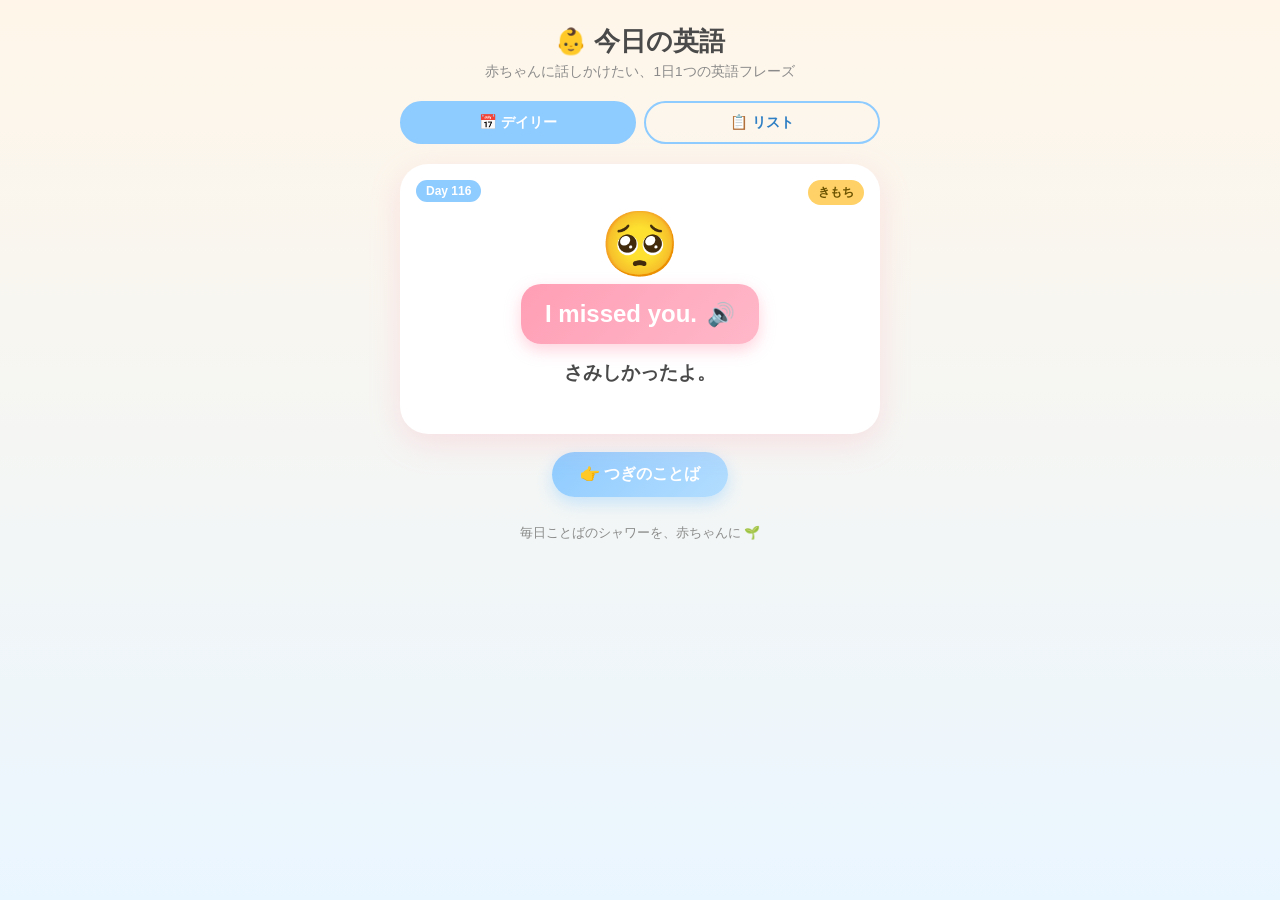
==== index.html @ ec5877b6 "first commit" ====
<!DOCTYPE html>
<html lang="ja">

<head>
  <meta charset="UTF-8">
  <meta name="viewport" content="width=device-width, initial-scale=1.0, viewport-fit=cover">
  <title>今日の英語 - 赤ちゃんに話しかける1日1単語</title>
  <meta name="description" content="赤ちゃんに話しかけたい英語を、1日1つ届けるアプリ。クリックすると発音を読み上げます。">
  <link rel="stylesheet" href="style.css">
</head>

<body>
  <div class="app">
    <header class="header">
      <h1>👶 今日の英語</h1>
      <p class="subtitle">赤ちゃんに話しかけたい、1日1つの英語フレーズ</p>
    </header>

    <div class="mode-tabs" role="tablist">
      <button class="mode-tab active" id="tabDaily" data-mode="daily" role="tab" aria-selected="true">📅 デイリー</button>
      <button class="mode-tab" id="tabList" data-mode="list" role="tab" aria-selected="false">📋 リスト</button>
    </div>

    <main>
      <section id="dailyView">
        <section class="card" id="card">
          <div class="day-badge" id="dayBadge">Day 1</div>
          <div class="tag-badge" id="tagBadge">あいさつ</div>

          <div class="emoji" id="emoji" aria-hidden="true">☀️</div>

          <button class="phrase-btn" id="phraseBtn" aria-label="発音を聞く">
            <span class="phrase" id="phrase">Good morning!</span>
            <span class="speaker-icon" aria-hidden="true">🔊</span>
          </button>

          <p class="translation" id="translation">おはよう!</p>

          <p class="hint" id="voiceHint"></p>
        </section>

        <section class="next-word">
          <button class="next-btn" id="nextBtn">👉 つぎのことば</button>
        </section>
      </section>

      <section id="listView" class="hidden">
        <div class="tag-filters" id="tagFilters"></div>
        <ul class="word-list" id="wordList"></ul>
      </section>
    </main>

    <footer class="footer">
      <p>毎日ことばのシャワーを、赤ちゃんに 🌱</p>
    </footer>
  </div>

  <script src="words.js"></script>
  <script src="app.js"></script>
</body>

</html>
---- style.css ----
:root {
  --bg-top: #fff6e9;
  --bg-bottom: #eaf6ff;
  --card-bg: #ffffff;
  --pink: #ff9eb5;
  --blue: #8ecbff;
  --yellow: #ffd166;
  --text: #4a4a4a;
  --text-soft: #8a8a8a;
  --shadow: 0 10px 30px rgba(255, 158, 181, 0.25);
  font-size: 16px;
}

* { box-sizing: border-box; }

body {
  margin: 0;
  min-height: 100vh;
  font-family: "Hiragino Maru Gothic ProN", "Rounded Mplus 1c", "Yu Gothic", -apple-system, BlinkMacSystemFont, sans-serif;
  background: linear-gradient(180deg, var(--bg-top) 0%, var(--bg-bottom) 100%);
  color: var(--text);
  display: flex;
  justify-content: center;
  padding: 24px 16px 40px;
}

.app {
  width: 100%;
  max-width: 480px;
}

.header {
  text-align: center;
  margin-bottom: 20px;
}

.header h1 {
  font-size: 1.6rem;
  margin: 0 0 4px;
}

.subtitle {
  margin: 0;
  color: var(--text-soft);
  font-size: 0.85rem;
}

.card {
  background: var(--card-bg);
  border-radius: 28px;
  box-shadow: var(--shadow);
  padding: 28px 20px 24px;
  text-align: center;
  position: relative;
  overflow: hidden;
}

.day-badge {
  position: absolute;
  top: 16px;
  left: 16px;
  background: var(--blue);
  color: white;
  font-size: 0.75rem;
  font-weight: 700;
  padding: 4px 10px;
  border-radius: 999px;
}

.tag-badge {
  position: absolute;
  top: 16px;
  right: 16px;
  background: var(--yellow);
  color: #6b5300;
  font-size: 0.75rem;
  font-weight: 700;
  padding: 4px 10px;
  border-radius: 999px;
}

.emoji {
  font-size: 4rem;
  margin: 20px 0 8px;
  line-height: 1;
}

.phrase-btn {
  display: inline-flex;
  align-items: center;
  gap: 10px;
  background: linear-gradient(135deg, var(--pink), #ffb8c9);
  border: none;
  color: white;
  padding: 16px 24px;
  border-radius: 20px;
  font-size: 1.5rem;
  font-weight: 700;
  cursor: pointer;
  box-shadow: 0 6px 16px rgba(255, 158, 181, 0.45);
  transition: transform 0.12s ease, box-shadow 0.12s ease;
  max-width: 100%;
}

.phrase-btn:active {
  transform: scale(0.96);
  box-shadow: 0 3px 8px rgba(255, 158, 181, 0.45);
}

.phrase-btn.speaking {
  animation: pulse 0.6s ease infinite;
}

@keyframes pulse {
  0%, 100% { transform: scale(1); }
  50% { transform: scale(1.04); }
}

.phrase {
  word-break: break-word;
}

.speaker-icon {
  font-size: 1.4rem;
  flex-shrink: 0;
}

.translation {
  margin: 16px 0 4px;
  font-size: 1.2rem;
  color: var(--text);
  font-weight: 600;
}

.hint {
  margin: 12px 0 0;
  font-size: 0.75rem;
  color: var(--text-soft);
  min-height: 1em;
}

.next-word {
  text-align: center;
  margin: 18px 0;
}

.next-btn {
  background: linear-gradient(135deg, var(--blue), #b3ddff);
  border: none;
  color: white;
  padding: 12px 28px;
  border-radius: 999px;
  font-size: 1rem;
  font-weight: 700;
  cursor: pointer;
  box-shadow: 0 6px 16px rgba(142, 203, 255, 0.45);
  transition: transform 0.12s ease, box-shadow 0.12s ease;
}

.next-btn:active {
  transform: scale(0.96);
  box-shadow: 0 3px 8px rgba(142, 203, 255, 0.45);
}

.history-item {
  background: var(--card-bg);
  border-radius: 14px;
  padding: 10px 14px;
  display: flex;
  align-items: center;
  gap: 10px;
  box-shadow: 0 2px 8px rgba(0,0,0,0.05);
}

.history-item .h-emoji {
  font-size: 1.3rem;
}

.history-item .h-text {
  flex: 1;
}

.history-item .h-en {
  font-weight: 700;
  font-size: 0.95rem;
}

.history-item .h-ja {
  font-size: 0.8rem;
  color: var(--text-soft);
}

.history-item .h-play {
  background: var(--blue);
  border: none;
  color: white;
  width: 32px;
  height: 32px;
  border-radius: 50%;
  font-size: 0.9rem;
  cursor: pointer;
  flex-shrink: 0;
}

.hidden {
  display: none !important;
}

.mode-tabs {
  display: flex;
  gap: 8px;
  margin-bottom: 20px;
}

.mode-tab {
  flex: 1;
  background: none;
  border: 2px solid var(--blue);
  color: #2f7fc4;
  padding: 10px 12px;
  border-radius: 999px;
  font-size: 0.9rem;
  font-weight: 700;
  cursor: pointer;
  font-family: inherit;
}

.mode-tab.active {
  background: var(--blue);
  color: white;
}

.tag-filters {
  display: flex;
  flex-wrap: wrap;
  gap: 8px;
  margin-bottom: 16px;
}

.tag-filter {
  background: var(--card-bg);
  border: 2px solid var(--yellow);
  color: #6b5300;
  padding: 6px 14px;
  border-radius: 999px;
  font-size: 0.8rem;
  font-weight: 700;
  cursor: pointer;
  font-family: inherit;
}

.tag-filter.active {
  background: var(--yellow);
}

.word-list {
  list-style: none;
  margin: 0;
  padding: 0;
  display: flex;
  flex-direction: column;
  gap: 8px;
}

.word-list .history-item {
  cursor: default;
}

.word-list .h-tag {
  background: #fff2d6;
  color: #6b5300;
  font-size: 0.7rem;
  font-weight: 700;
  padding: 2px 8px;
  border-radius: 999px;
  flex-shrink: 0;
}

.footer {
  text-align: center;
  margin-top: 28px;
  font-size: 0.8rem;
  color: var(--text-soft);
}
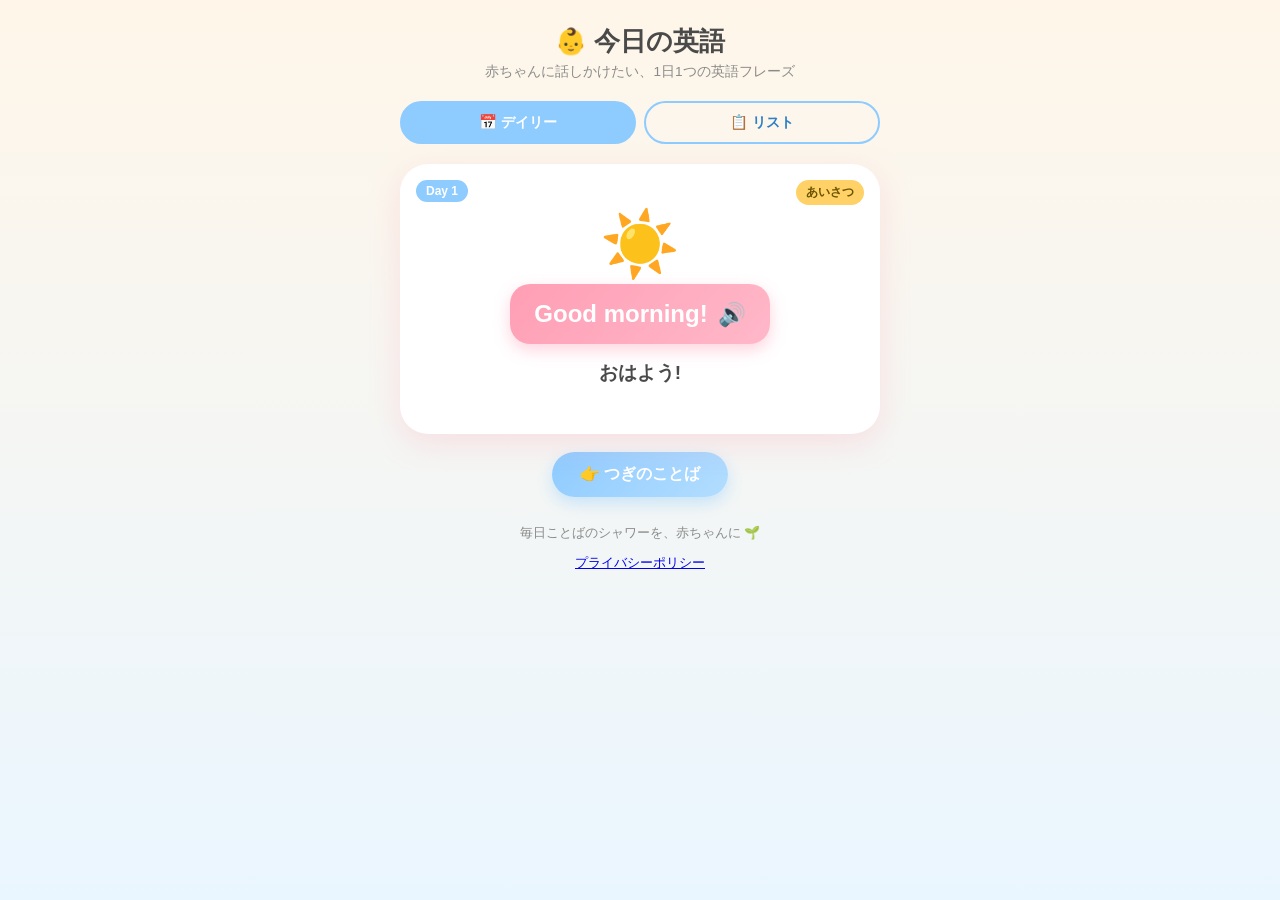
==== commit 45d7b525: "fix" ====
--- a/index.html
+++ b/index.html
@@ -52,6 +52,7 @@
 
     <footer class="footer">
       <p>毎日ことばのシャワーを、赤ちゃんに 🌱</p>
+      <p><a href="privacy.html">プライバシーポリシー</a></p>
     </footer>
   </div>
 
--- a/style.css
+++ b/style.css
@@ -263,7 +263,7 @@
 }
 
 .word-list .history-item {
-  cursor: default;
+  cursor: pointer;
 }
 
 .word-list .h-tag {
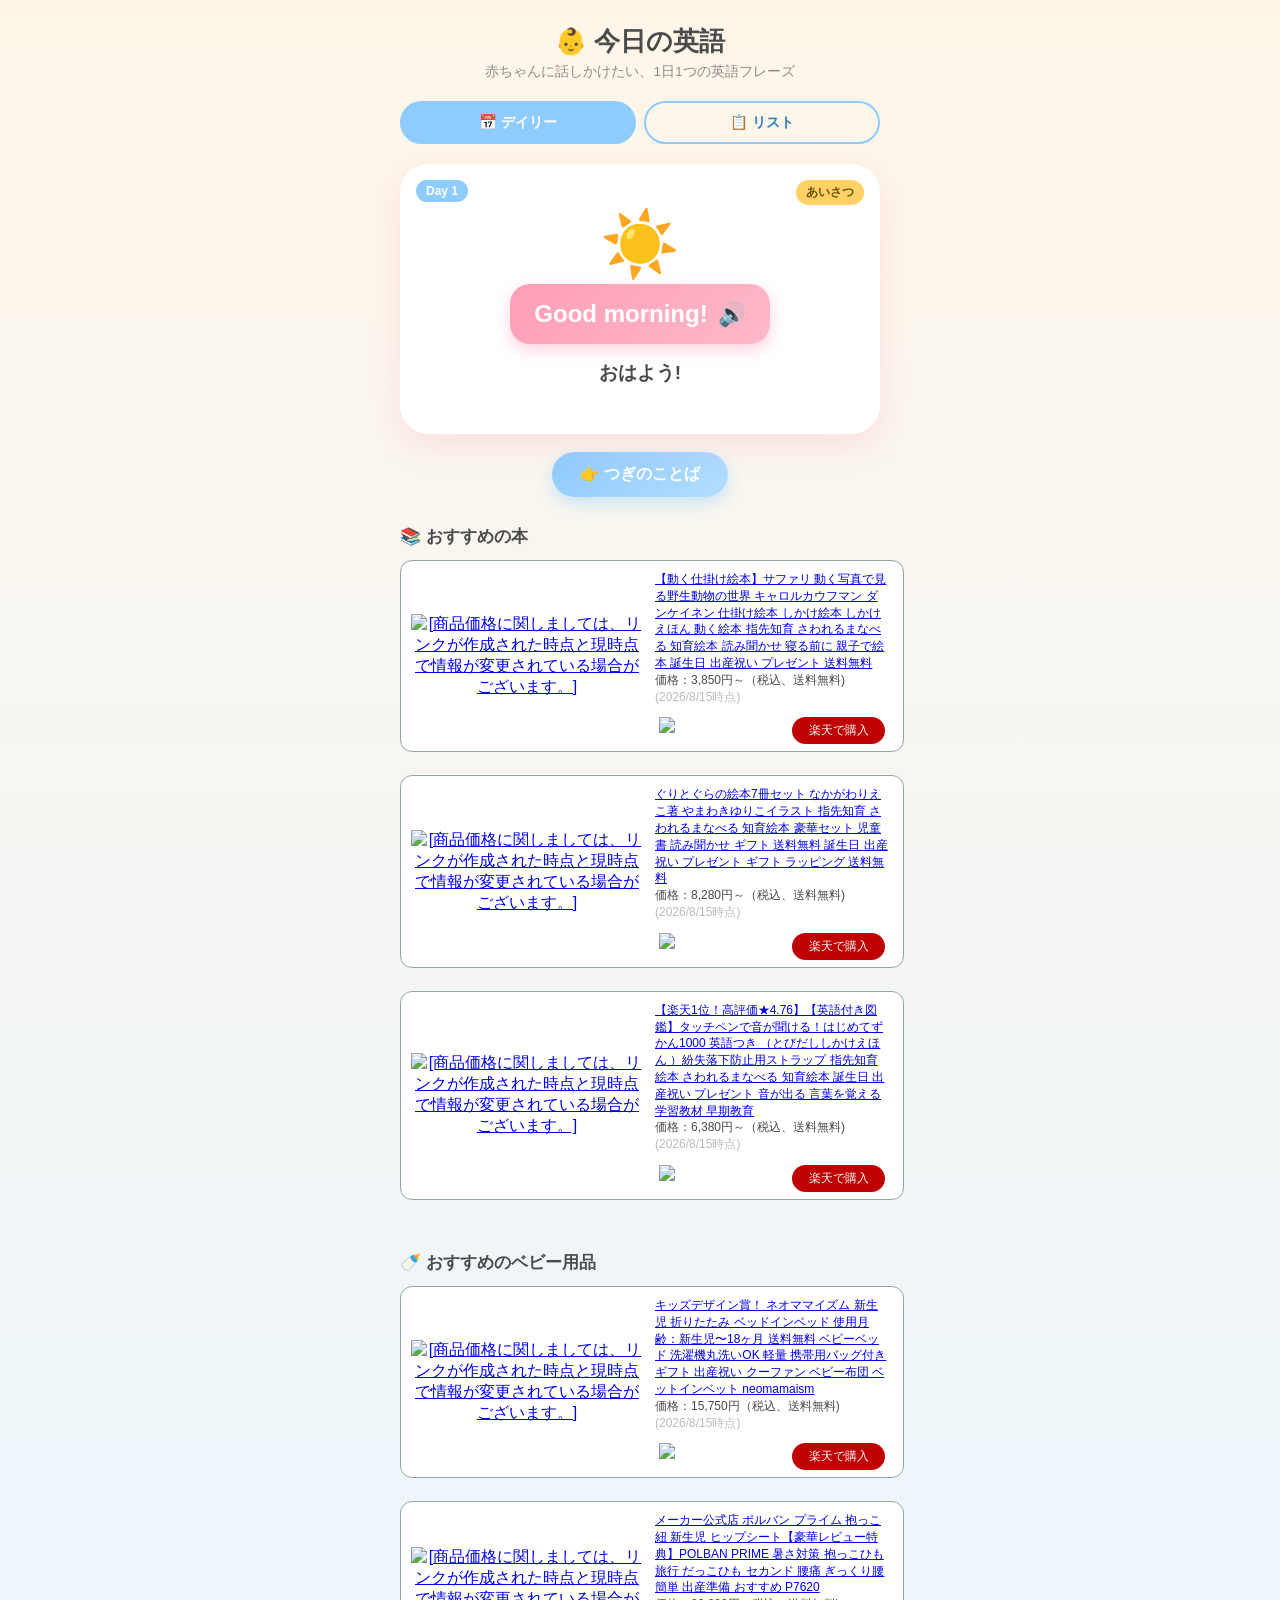
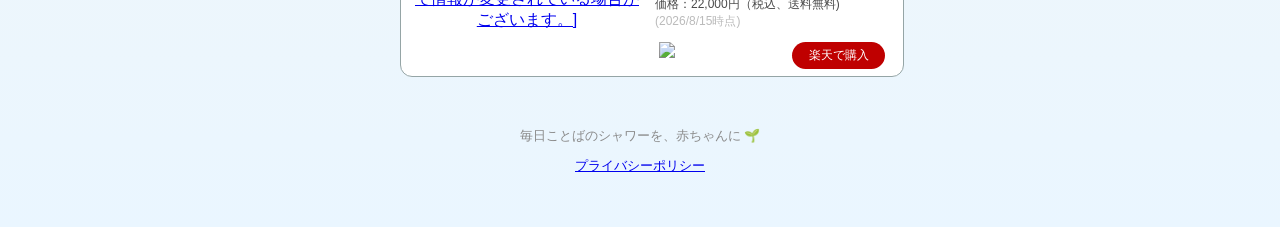
==== commit 773ef62b: "add ad" ====
--- a/index.html
+++ b/index.html
@@ -4,9 +4,11 @@
 <head>
   <meta charset="UTF-8">
   <meta name="viewport" content="width=device-width, initial-scale=1.0, viewport-fit=cover">
-  <title>今日の英語 - 赤ちゃんに話しかける1日1単語</title>
+  <title>今日の英語 - 赤ちゃんに話しかける1日1文章</title>
   <meta name="description" content="赤ちゃんに話しかけたい英語を、1日1つ届けるアプリ。クリックすると発音を読み上げます。">
   <link rel="stylesheet" href="style.css">
+  <script async src="https://pagead2.googlesyndication.com/pagead/js/adsbygoogle.js?client=ca-pub-4688695062273631"
+    crossorigin="anonymous"></script>
 </head>
 
 <body>
@@ -50,6 +52,219 @@
       </section>
     </main>
 
+    <section class="recommend-section">
+      <h2 class="recommend-heading">📚 おすすめの本</h2>
+      <table border="0" cellpadding="0" cellspacing="0">
+        <tr>
+          <td>
+            <div
+              style="border:1px solid #95a5a6;border-radius:.75rem;background-color:#FFFFFF;width:504px;margin:0px;padding:5px;text-align:center;overflow:hidden;">
+              <table>
+                <tr>
+                  <td style="width:240px"><a
+                      href="https://hb.afl.rakuten.co.jp/ichiba/5692f6f2.5ca884a5.5692f6f3.8261e157/?pc=https%3A%2F%2Fitem.rakuten.co.jp%2Fe-tech-rshop%2F9784499284981%2F&link_type=picttext&ut=[base64]%3D%3D"
+                      target="_blank" rel="nofollow sponsored noopener" style="word-wrap:break-word;"><img
+                        src="https://hbb.afl.rakuten.co.jp/hgb/5692f6f2.5ca884a5.5692f6f3.8261e157/?me_id=1337032&item_id=10000215&pc=https%3A%2F%2Fthumbnail.image.rakuten.co.jp%2F%400_mall%2Fe-tech-rshop%2Fcabinet%2Fpicturebook%2F9784499284981%2Ftobidasu-ehon01.jpg%3F_ex%3D240x240&s=240x240&t=picttext"
+                        border="0" style="margin:2px" alt="[商品価格に関しましては、リンクが作成された時点と現時点で情報が変更されている場合がございます。]"
+                        title="[商品価格に関しましては、リンクが作成された時点と現時点で情報が変更されている場合がございます。]"></a></td>
+                  <td style="vertical-align:top;width:248px;display: block;">
+                    <p
+                      style="font-size:12px;line-height:1.4em;text-align:left;margin:0px;padding:2px 6px;word-wrap:break-word">
+                      <a href="https://hb.afl.rakuten.co.jp/ichiba/5692f6f2.5ca884a5.5692f6f3.8261e157/?pc=https%3A%2F%2Fitem.rakuten.co.jp%2Fe-tech-rshop%2F9784499284981%2F&link_type=picttext&ut=[base64]%3D%3D"
+                        target="_blank" rel="nofollow sponsored noopener" style="word-wrap:break-word;">【動く仕掛け絵本】サファリ
+                        動く写真で見る野生動物の世界 キャロルカウフマン ダンケイネン 仕掛け絵本 しかけ絵本 しかけえほん 動く絵本 指先知育 さわれるまなべる 知育絵本 読み聞かせ 寝る前に 親子で絵本 誕生日
+                        出産祝い
+                        プレゼント 送料無料</a><br><span>価格：3,850円～（税込、送料無料)</span> <span style="color:#BBB">(2026/8/15時点)</span>
+                    </p>
+                    <div style="margin:10px;"><a
+                        href="https://hb.afl.rakuten.co.jp/ichiba/5692f6f2.5ca884a5.5692f6f3.8261e157/?pc=https%3A%2F%2Fitem.rakuten.co.jp%2Fe-tech-rshop%2F9784499284981%2F&link_type=picttext&ut=[base64]%3D%3D"
+                        target="_blank" rel="nofollow sponsored noopener" style="word-wrap:break-word;"><img
+                          src="https://static.affiliate.rakuten.co.jp/makelink/rl.svg"
+                          style="float:left;max-height:27px;width:auto;margin-top:0"></a><a
+                        href="https://hb.afl.rakuten.co.jp/ichiba/5692f6f2.5ca884a5.5692f6f3.8261e157/?pc=https%3A%2F%2Fitem.rakuten.co.jp%2Fe-tech-rshop%2F9784499284981%2F%3Fscid%3Daf_pc_bbtn&link_type=picttext&ut=[base64]"
+                        target="_blank" rel="nofollow sponsored noopener" style="word-wrap:break-word;">
+                        <div
+                          style="float:right;width:41%;height:27px;background-color:#bf0000;color:#fff!important;font-size:12px;font-weight:500;line-height:27px;margin-left:1px;padding: 0 12px;border-radius:16px;cursor:pointer;text-align:center;">
+                          楽天で購入 </div>
+                      </a></div>
+                  </td>
+                </tr>
+              </table>
+            </div><br>
+            <p style="color:#000000;font-size:12px;line-height:1.4em;margin:5px;word-wrap:break-word"></p>
+          </td>
+        </tr>
+      </table>
+      <table border="0" cellpadding="0" cellspacing="0">
+        <tr>
+          <td>
+            <div
+              style="border:1px solid #95a5a6;border-radius:.75rem;background-color:#FFFFFF;width:504px;margin:0px;padding:5px;text-align:center;overflow:hidden;">
+              <table>
+                <tr>
+                  <td style="width:240px"><a
+                      href="https://hb.afl.rakuten.co.jp/ichiba/5692f6f2.5ca884a5.5692f6f3.8261e157/?pc=https%3A%2F%2Fitem.rakuten.co.jp%2Fe-tech-rshop%2F9784834032147%2F&link_type=picttext&ut=[base64]%3D%3D"
+                      target="_blank" rel="nofollow sponsored noopener" style="word-wrap:break-word;"><img
+                        src="https://hbb.afl.rakuten.co.jp/hgb/5692f6f2.5ca884a5.5692f6f3.8261e157/?me_id=1337032&item_id=10000296&pc=https%3A%2F%2Fthumbnail.image.rakuten.co.jp%2F%400_mall%2Fe-tech-rshop%2Fcabinet%2Fpicturebook%2F9784834032147%2Fehonimg.jpg%3F_ex%3D240x240&s=240x240&t=picttext"
+                        border="0" style="margin:2px" alt="[商品価格に関しましては、リンクが作成された時点と現時点で情報が変更されている場合がございます。]"
+                        title="[商品価格に関しましては、リンクが作成された時点と現時点で情報が変更されている場合がございます。]"></a></td>
+                  <td style="vertical-align:top;width:248px;display: block;">
+                    <p
+                      style="font-size:12px;line-height:1.4em;text-align:left;margin:0px;padding:2px 6px;word-wrap:break-word">
+                      <a href="https://hb.afl.rakuten.co.jp/ichiba/5692f6f2.5ca884a5.5692f6f3.8261e157/?pc=https%3A%2F%2Fitem.rakuten.co.jp%2Fe-tech-rshop%2F9784834032147%2F&link_type=picttext&ut=[base64]%3D%3D"
+                        target="_blank" rel="nofollow sponsored noopener" style="word-wrap:break-word;">ぐりとぐらの絵本7冊セット
+                        なかがわりえこ著
+                        やまわきゆりこイラスト 指先知育 さわれるまなべる 知育絵本 豪華セット 児童書 読み聞かせ ギフト 送料無料 誕生日 出産祝い プレゼント ギフト ラッピング
+                        送料無料</a><br><span>価格：8,280円～（税込、送料無料)</span> <span style="color:#BBB">(2026/8/15時点)</span>
+                    </p>
+                    <div style="margin:10px;"><a
+                        href="https://hb.afl.rakuten.co.jp/ichiba/5692f6f2.5ca884a5.5692f6f3.8261e157/?pc=https%3A%2F%2Fitem.rakuten.co.jp%2Fe-tech-rshop%2F9784834032147%2F&link_type=picttext&ut=[base64]%3D%3D"
+                        target="_blank" rel="nofollow sponsored noopener" style="word-wrap:break-word;"><img
+                          src="https://static.affiliate.rakuten.co.jp/makelink/rl.svg"
+                          style="float:left;max-height:27px;width:auto;margin-top:0"></a><a
+                        href="https://hb.afl.rakuten.co.jp/ichiba/5692f6f2.5ca884a5.5692f6f3.8261e157/?pc=https%3A%2F%2Fitem.rakuten.co.jp%2Fe-tech-rshop%2F9784834032147%2F%3Fscid%3Daf_pc_bbtn&link_type=picttext&ut=[base64]"
+                        target="_blank" rel="nofollow sponsored noopener" style="word-wrap:break-word;">
+                        <div
+                          style="float:right;width:41%;height:27px;background-color:#bf0000;color:#fff!important;font-size:12px;font-weight:500;line-height:27px;margin-left:1px;padding: 0 12px;border-radius:16px;cursor:pointer;text-align:center;">
+                          楽天で購入 </div>
+                      </a></div>
+                  </td>
+                </tr>
+              </table>
+            </div><br>
+            <p style="color:#000000;font-size:12px;line-height:1.4em;margin:5px;word-wrap:break-word"></p>
+          </td>
+        </tr>
+      </table>
+      <table border="0" cellpadding="0" cellspacing="0">
+        <tr>
+          <td>
+            <div
+              style="border:1px solid #95a5a6;border-radius:.75rem;background-color:#FFFFFF;width:504px;margin:0px;padding:5px;text-align:center;overflow:hidden;">
+              <table>
+                <tr>
+                  <td style="width:240px"><a
+                      href="https://hb.afl.rakuten.co.jp/ichiba/5692f6f2.5ca884a5.5692f6f3.8261e157/?pc=https%3A%2F%2Fitem.rakuten.co.jp%2Fe-tech-rshop%2F9784099416775%2F&link_type=picttext&ut=[base64]%3D%3D"
+                      target="_blank" rel="nofollow sponsored noopener" style="word-wrap:break-word;"><img
+                        src="https://hbb.afl.rakuten.co.jp/hgb/5692f6f2.5ca884a5.5692f6f3.8261e157/?me_id=1337032&item_id=10000275&pc=https%3A%2F%2Fthumbnail.image.rakuten.co.jp%2F%400_mall%2Fe-tech-rshop%2Fcabinet%2Fpicturebook%2F9784099416775%2F9784099416775-002.jpg%3F_ex%3D240x240&s=240x240&t=picttext"
+                        border="0" style="margin:2px" alt="[商品価格に関しましては、リンクが作成された時点と現時点で情報が変更されている場合がございます。]"
+                        title="[商品価格に関しましては、リンクが作成された時点と現時点で情報が変更されている場合がございます。]"></a></td>
+                  <td style="vertical-align:top;width:248px;display: block;">
+                    <p
+                      style="font-size:12px;line-height:1.4em;text-align:left;margin:0px;padding:2px 6px;word-wrap:break-word">
+                      <a href="https://hb.afl.rakuten.co.jp/ichiba/5692f6f2.5ca884a5.5692f6f3.8261e157/?pc=https%3A%2F%2Fitem.rakuten.co.jp%2Fe-tech-rshop%2F9784099416775%2F&link_type=picttext&ut=[base64]%3D%3D"
+                        target="_blank" rel="nofollow sponsored noopener"
+                        style="word-wrap:break-word;">【楽天1位！高評価★4.76】【英語付き図鑑】タッチペンで音が聞ける！はじめてずかん1000 英語つき （とびだししかけえほん
+                        ）紛失落下防止用ストラップ 指先知育 絵本 さわれるまなべる 知育絵本 誕生日 出産祝い プレゼント 音が出る 言葉を覚える 学習教材
+                        早期教育</a><br><span>価格：6,380円～（税込、送料無料)</span> <span style="color:#BBB">(2026/8/15時点)</span>
+                    </p>
+                    <div style="margin:10px;"><a
+                        href="https://hb.afl.rakuten.co.jp/ichiba/5692f6f2.5ca884a5.5692f6f3.8261e157/?pc=https%3A%2F%2Fitem.rakuten.co.jp%2Fe-tech-rshop%2F9784099416775%2F&link_type=picttext&ut=[base64]%3D%3D"
+                        target="_blank" rel="nofollow sponsored noopener" style="word-wrap:break-word;"><img
+                          src="https://static.affiliate.rakuten.co.jp/makelink/rl.svg"
+                          style="float:left;max-height:27px;width:auto;margin-top:0"></a><a
+                        href="https://hb.afl.rakuten.co.jp/ichiba/5692f6f2.5ca884a5.5692f6f3.8261e157/?pc=https%3A%2F%2Fitem.rakuten.co.jp%2Fe-tech-rshop%2F9784099416775%2F%3Fscid%3Daf_pc_bbtn&link_type=picttext&ut=[base64]"
+                        target="_blank" rel="nofollow sponsored noopener" style="word-wrap:break-word;">
+                        <div
+                          style="float:right;width:41%;height:27px;background-color:#bf0000;color:#fff!important;font-size:12px;font-weight:500;line-height:27px;margin-left:1px;padding: 0 12px;border-radius:16px;cursor:pointer;text-align:center;">
+                          楽天で購入 </div>
+                      </a></div>
+                  </td>
+                </tr>
+              </table>
+            </div><br>
+            <p style="color:#000000;font-size:12px;line-height:1.4em;margin:5px;word-wrap:break-word"></p>
+          </td>
+        </tr>
+      </table>
+    </section>
+
+    <section class="recommend-section">
+      <h2 class="recommend-heading">🍼 おすすめのベビー用品</h2>
+      <table border="0" cellpadding="0" cellspacing="0">
+        <tr>
+          <td>
+            <div
+              style="border:1px solid #95a5a6;border-radius:.75rem;background-color:#FFFFFF;width:504px;margin:0px;padding:5px;text-align:center;overflow:hidden;">
+              <table>
+                <tr>
+                  <td style="width:240px"><a
+                      href="https://hb.afl.rakuten.co.jp/ichiba/5692ced3.d6951d91.5692ced4.71813eee/?pc=https%3A%2F%2Fitem.rakuten.co.jp%2Fneomamaism%2Fnb21bbdg%2F&link_type=picttext&ut=[base64]%3D%3D"
+                      target="_blank" rel="nofollow sponsored noopener" style="word-wrap:break-word;"><img
+                        src="https://hbb.afl.rakuten.co.jp/hgb/5692ced3.d6951d91.5692ced4.71813eee/?me_id=1403613&item_id=10000004&pc=https%3A%2F%2Fthumbnail.image.rakuten.co.jp%2F%400_mall%2Fneomamaism%2Fcabinet%2F10703320%2Fbed-sam001ldk.jpg%3F_ex%3D240x240&s=240x240&t=picttext"
+                        border="0" style="margin:2px" alt="[商品価格に関しましては、リンクが作成された時点と現時点で情報が変更されている場合がございます。]"
+                        title="[商品価格に関しましては、リンクが作成された時点と現時点で情報が変更されている場合がございます。]"></a></td>
+                  <td style="vertical-align:top;width:248px;display: block;">
+                    <p
+                      style="font-size:12px;line-height:1.4em;text-align:left;margin:0px;padding:2px 6px;word-wrap:break-word">
+                      <a href="https://hb.afl.rakuten.co.jp/ichiba/5692ced3.d6951d91.5692ced4.71813eee/?pc=https%3A%2F%2Fitem.rakuten.co.jp%2Fneomamaism%2Fnb21bbdg%2F&link_type=picttext&ut=[base64]%3D%3D"
+                        target="_blank" rel="nofollow sponsored noopener" style="word-wrap:break-word;">キッズデザイン賞！
+                        ネオママイズム 新生児
+                        折りたたみ ベッドインベッド 使用月齢：新生児〜18ヶ月 送料無料 ベビーベッド 洗濯機丸洗いOK 軽量 携帯用バッグ付き ギフト 出産祝い クーファン ベビー布団 ベットインベット
+                        neomamaism</a><br><span>価格：15,750円（税込、送料無料)</span> <span style="color:#BBB">(2026/8/15時点)</span>
+                    </p>
+                    <div style="margin:10px;"><a
+                        href="https://hb.afl.rakuten.co.jp/ichiba/5692ced3.d6951d91.5692ced4.71813eee/?pc=https%3A%2F%2Fitem.rakuten.co.jp%2Fneomamaism%2Fnb21bbdg%2F&link_type=picttext&ut=[base64]%3D%3D"
+                        target="_blank" rel="nofollow sponsored noopener" style="word-wrap:break-word;"><img
+                          src="https://static.affiliate.rakuten.co.jp/makelink/rl.svg"
+                          style="float:left;max-height:27px;width:auto;margin-top:0"></a><a
+                        href="https://hb.afl.rakuten.co.jp/ichiba/5692ced3.d6951d91.5692ced4.71813eee/?pc=https%3A%2F%2Fitem.rakuten.co.jp%2Fneomamaism%2Fnb21bbdg%2F%3Fscid%3Daf_pc_bbtn&link_type=picttext&ut=[base64]"
+                        target="_blank" rel="nofollow sponsored noopener" style="word-wrap:break-word;">
+                        <div
+                          style="float:right;width:41%;height:27px;background-color:#bf0000;color:#fff!important;font-size:12px;font-weight:500;line-height:27px;margin-left:1px;padding: 0 12px;border-radius:16px;cursor:pointer;text-align:center;">
+                          楽天で購入 </div>
+                      </a></div>
+                  </td>
+                </tr>
+              </table>
+            </div><br>
+            <p style="color:#000000;font-size:12px;line-height:1.4em;margin:5px;word-wrap:break-word"></p>
+          </td>
+        </tr>
+      </table>
+      <table border="0" cellpadding="0" cellspacing="0">
+        <tr>
+          <td>
+            <div
+              style="border:1px solid #95a5a6;border-radius:.75rem;background-color:#FFFFFF;width:504px;margin:0px;padding:5px;text-align:center;overflow:hidden;">
+              <table>
+                <tr>
+                  <td style="width:240px"><a
+                      href="https://hb.afl.rakuten.co.jp/ichiba/5693087f.aa7ccd94.56930880.ad07a9f2/?pc=https%3A%2F%2Fitem.rakuten.co.jp%2Fluckybabygoods%2Fp7620%2F&link_type=picttext&ut=[base64]%3D%3D"
+                      target="_blank" rel="nofollow sponsored noopener" style="word-wrap:break-word;"><img
+                        src="https://hbb.afl.rakuten.co.jp/hgb/5693087f.aa7ccd94.56930880.ad07a9f2/?me_id=1295319&item_id=10001681&pc=https%3A%2F%2Fthumbnail.image.rakuten.co.jp%2F%400_mall%2Fluckybabygoods%2Fcabinet%2F07553774%2Fimgrc0169181214.jpg%3F_ex%3D240x240&s=240x240&t=picttext"
+                        border="0" style="margin:2px" alt="[商品価格に関しましては、リンクが作成された時点と現時点で情報が変更されている場合がございます。]"
+                        title="[商品価格に関しましては、リンクが作成された時点と現時点で情報が変更されている場合がございます。]"></a></td>
+                  <td style="vertical-align:top;width:248px;display: block;">
+                    <p
+                      style="font-size:12px;line-height:1.4em;text-align:left;margin:0px;padding:2px 6px;word-wrap:break-word">
+                      <a href="https://hb.afl.rakuten.co.jp/ichiba/5693087f.aa7ccd94.56930880.ad07a9f2/?pc=https%3A%2F%2Fitem.rakuten.co.jp%2Fluckybabygoods%2Fp7620%2F&link_type=picttext&ut=[base64]%3D%3D"
+                        target="_blank" rel="nofollow sponsored noopener" style="word-wrap:break-word;">メーカー公式店 ポルバン
+                        プライム 抱っこ紐
+                        新生児 ヒップシート【豪華レビュー特典】POLBAN PRIME 暑さ対策 抱っこひも 旅行 だっこひも セカンド 腰痛 ぎっくり腰 簡単 出産準備 おすすめ
+                        P7620</a><br><span>価格：22,000円（税込、送料無料)</span> <span style="color:#BBB">(2026/8/15時点)</span>
+                    </p>
+                    <div style="margin:10px;"><a
+                        href="https://hb.afl.rakuten.co.jp/ichiba/5693087f.aa7ccd94.56930880.ad07a9f2/?pc=https%3A%2F%2Fitem.rakuten.co.jp%2Fluckybabygoods%2Fp7620%2F&link_type=picttext&ut=[base64]%3D%3D"
+                        target="_blank" rel="nofollow sponsored noopener" style="word-wrap:break-word;"><img
+                          src="https://static.affiliate.rakuten.co.jp/makelink/rl.svg"
+                          style="float:left;max-height:27px;width:auto;margin-top:0"></a><a
+                        href="https://hb.afl.rakuten.co.jp/ichiba/5693087f.aa7ccd94.56930880.ad07a9f2/?pc=https%3A%2F%2Fitem.rakuten.co.jp%2Fluckybabygoods%2Fp7620%2F%3Fscid%3Daf_pc_bbtn&link_type=picttext&ut=[base64]"
+                        target="_blank" rel="nofollow sponsored noopener" style="word-wrap:break-word;">
+                        <div
+                          style="float:right;width:41%;height:27px;background-color:#bf0000;color:#fff!important;font-size:12px;font-weight:500;line-height:27px;margin-left:1px;padding: 0 12px;border-radius:16px;cursor:pointer;text-align:center;">
+                          楽天で購入 </div>
+                      </a></div>
+                  </td>
+                </tr>
+              </table>
+            </div><br>
+            <p style="color:#000000;font-size:12px;line-height:1.4em;margin:5px;word-wrap:break-word"></p>
+          </td>
+        </tr>
+      </table>
+    </section>
+
     <footer class="footer">
       <p>毎日ことばのシャワーを、赤ちゃんに 🌱</p>
       <p><a href="privacy.html">プライバシーポリシー</a></p>
--- a/style.css
+++ b/style.css
@@ -11,12 +11,20 @@
   font-size: 16px;
 }
 
-* { box-sizing: border-box; }
+* {
+  box-sizing: border-box;
+}
 
 body {
   margin: 0;
   min-height: 100vh;
-  font-family: "Hiragino Maru Gothic ProN", "Rounded Mplus 1c", "Yu Gothic", -apple-system, BlinkMacSystemFont, sans-serif;
+  font-family:
+    "Hiragino Maru Gothic ProN",
+    "Rounded Mplus 1c",
+    "Yu Gothic",
+    -apple-system,
+    BlinkMacSystemFont,
+    sans-serif;
   background: linear-gradient(180deg, var(--bg-top) 0%, var(--bg-bottom) 100%);
   color: var(--text);
   display: flex;
@@ -98,7 +106,9 @@
   font-weight: 700;
   cursor: pointer;
   box-shadow: 0 6px 16px rgba(255, 158, 181, 0.45);
-  transition: transform 0.12s ease, box-shadow 0.12s ease;
+  transition:
+    transform 0.12s ease,
+    box-shadow 0.12s ease;
   max-width: 100%;
 }
 
@@ -112,8 +122,13 @@
 }
 
 @keyframes pulse {
-  0%, 100% { transform: scale(1); }
-  50% { transform: scale(1.04); }
+  0%,
+  100% {
+    transform: scale(1);
+  }
+  50% {
+    transform: scale(1.04);
+  }
 }
 
 .phrase {
@@ -154,7 +169,9 @@
   font-weight: 700;
   cursor: pointer;
   box-shadow: 0 6px 16px rgba(142, 203, 255, 0.45);
-  transition: transform 0.12s ease, box-shadow 0.12s ease;
+  transition:
+    transform 0.12s ease,
+    box-shadow 0.12s ease;
 }
 
 .next-btn:active {
@@ -169,7 +186,7 @@
   display: flex;
   align-items: center;
   gap: 10px;
-  box-shadow: 0 2px 8px rgba(0,0,0,0.05);
+  box-shadow: 0 2px 8px rgba(0, 0, 0, 0.05);
 }
 
 .history-item .h-emoji {
@@ -276,6 +293,15 @@
   flex-shrink: 0;
 }
 
+.recommend-section {
+  margin-top: 28px;
+}
+
+.recommend-heading {
+  font-size: 1.05rem;
+  margin: 0 0 12px;
+}
+
 .footer {
   text-align: center;
   margin-top: 28px;
